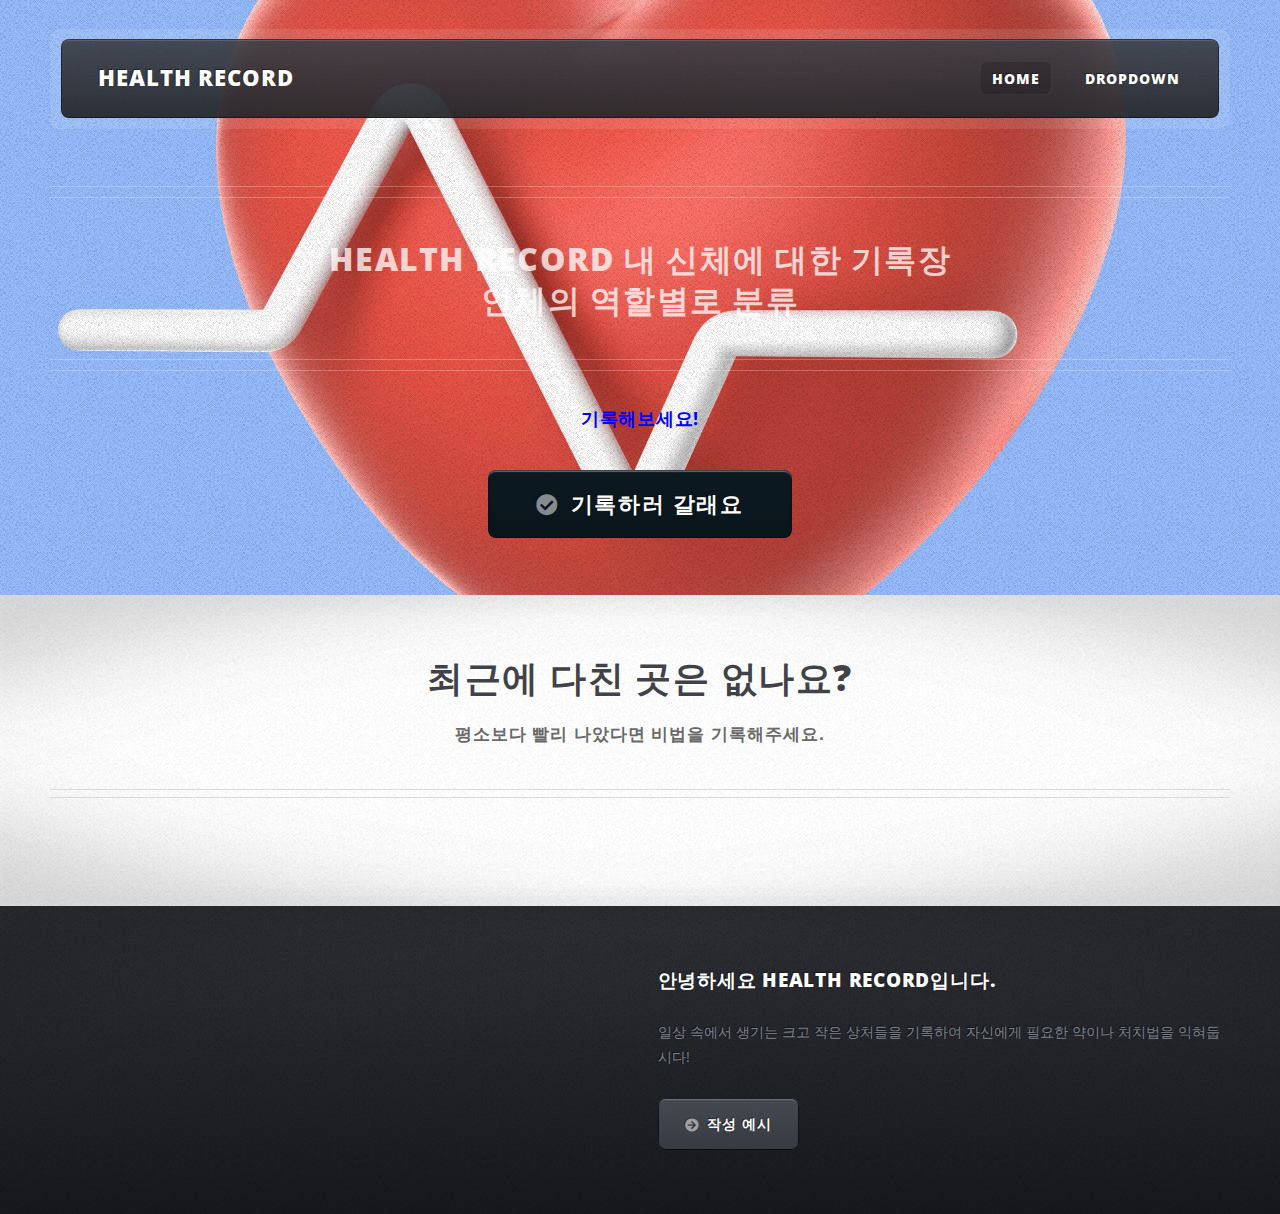
==== healthrecord/index.html @ 096dc320 "Add files via upload" ====
<!DOCTYPE HTML>

<html>
	<head>
		<title>HEALTH RECORD</title>
		<meta charset="utf-8" />
		<meta name="viewport" content="width=device-width, initial-scale=1, user-scalable=no" />
		<link rel="stylesheet" href="assets/css/main.css" />
	</head>
	<body class="homepage is-preload">
		<div id="page-wrapper">

			<!-- Header -->
				<div id="header-wrapper">
					<div class="container">

						<!-- Header -->
							<header id="header">
								<div class="inner">

									<!-- Logo -->
										<h1><a href="index.html" id="logo">HEALTH RECORD</a></h1>

									<!-- Nav -->
										<nav id="nav">
											<ul>
												<li class="current_page_item"><a href="index.html">Home</a></li>
												<li>
													<a href="#">Dropdown</a>
													<ul>														
														<li>
															<a href="#">골격계</a>
															<ul>
																<li><a href="#">뼈</a></li>
																<li><a href="#">관절</a></li>
															</ul>
														</li>
														<li>
															<a href="#">근육계</a>
															<ul>
																<li><a href="#">근육</a></li>																
															</ul>
														</li>
														<li>
															<a href="#">신경계</a>
															<ul>
																<li><a href="#">중추신경계(뇌, 척수)</a></li>
																<li><a href="#">말초신경계(신경)</a></li>
															</ul>
														</li>
														<li>
															<a href="#">순환계(심혈관계)</a>
															<ul>
																<li><a href="#">심장</a></li>
																<li><a href="#">혈관, 혈액</a></li>
															</ul>
														</li>
														<li>
															<a href="#">호흡기 계통</a>
															<ul>
																<li><a href="#">폐</a></li>
																<li><a href="#">호흡 통로</a></li>
															</ul>
														</li>
														<li>
															<a href="#">소화 기관</a>
															<ul>
																<li><a href="#">입, 식도</a></li>
																<li><a href="#">위, 내장</a></li>
																<li><a href="#">간, 췌장</a></li>
															</ul>
														</li>
														<li>
															<a href="#">비뇨기 시스템</a>
															<ul>
																<li><a href="#">신장, 요관</a></li>
																<li><a href="#">방광, 요도</a></li>
															</ul>
														</li>
														<li>
															<a href="#">내분비계</a>
																<ul>
																	<li><a href="#">뇌하수체, 갑상선, 췌장, 부신</a></li>																
																</ul>															
														</li>
														<li>
															<a href="#">생식계</a>
															<ul>
																<li><a href="#">남성</a></li>
																<li><a href="#">여성</a></li>
															</ul>
														</li>
														<li>
															<a href="#">외피계</a>
															<ul>
																<li><a href="#">피부</a></li>
																<li><a href="#">머리카락, 손톱</a></li>																												
															</ul>
														</li>
														<li><a href="#"><span class="toolt" title="어디에 적어야">복합적 기록</span></a></li>
													</ul>
												</li>
																	</ul>
										</nav>

								</div>
							</header>

						<!-- Banner -->
							<div id="banner">
								<h2><strong>HEALTH RECORD</strong> 내 신체에 대한 기록장
								<br />
								인체의 역할별로 분류</h2>
								<p>기록해보세요!</p>
								<a href="#" class="button large icon solid fa-check-circle">기록하러 갈래요</a>
							</div>
					</div>
				</div>

			<!-- Main Wrapper -->
				<div id="main-wrapper">
					<div class="wrapper style1">
						<div class="inner">

							<!-- Feature 1 -->
								<section class="container box feature1">
									<div class="row">
										<div class="col-12">
											<header class="first major">
												<h2>최근에 다친 곳은 없나요?</h2>
												<p>평소보다 빨리 나았다면 비법을 기록해주세요.</p>
											</header>
										</div>
										
									</div>
								</section>

						</div>
					</div>
				</div>

			<!-- Footer Wrapper -->
				<div id="footer-wrapper">
					<footer id="footer" class="container">
						<div class="row">
							<div class="col-3 col-6-medium col-12-small">

							</div>
							<div class="col-3 col-6-medium col-12-small">

							</div>
							<div class="col-6 col-12-medium imp-medium">

								<!-- About -->
									<section>
										<h2><strong>안녕하세요</strong> HEALTH RECORD입니다.</h2>
										<p>일상 속에서 생기는 크고 작은 상처들을 기록하여 자신에게 필요한 약이나 처치법을 익혀둡시다!</p>
										<a href="#example.html" class="button alt icon solid fa-arrow-circle-right">작성 예시</a>
									</section>

								

							</div>
							
						</div>
					</footer>
				</div>

		</div>

		<!-- Scripts -->
			<script src="assets/js/jquery.min.js"></script>
			<script src="assets/js/jquery.dropotron.min.js"></script>
			<script src="assets/js/browser.min.js"></script>
			<script src="assets/js/breakpoints.min.js"></script>
			<script src="assets/js/util.js"></script>
			<script src="assets/js/main.js"></script>

	</body>
</html>
---- healthrecord/assets/css/main.css ----
@import url("https://fonts.googleapis.com/css?family=Open+Sans:400,400italic,700,800");
@import url("fontawesome-all.min.css");

/*
	ZeroFour by HTML5 UP
	html5up.net | @ajlkn
	Free for personal and commercial use under the CCA 3.0 license (html5up.net/license)
*/

html, body, div, span, applet, object,
iframe, h1, h2, h3, h4, h5, h6, p, blockquote,
pre, a, abbr, acronym, address, big, cite,
code, del, dfn, em, img, ins, kbd, q, s, samp,
small, strike, strong, sub, sup, tt, var, b,
u, i, center, dl, dt, dd, ol, ul, li, fieldset,
form, label, legend, table, caption, tbody,
tfoot, thead, tr, th, td, article, aside,
canvas, details, embed, figure, figcaption,
footer, header, hgroup, menu, nav, output, ruby,
section, summary, time, mark, audio, video {
	margin: 0;
	padding: 0;
	border: 0;
	font-size: 100%;
	font: inherit;
	vertical-align: baseline;}

article, aside, details, figcaption, figure,
footer, header, hgroup, menu, nav, section {
	display: block;}

body {
	line-height: 1;
}

ol, ul {
	list-style: none;
}

blockquote, q {
	quotes: none;
}

	blockquote:before, blockquote:after, q:before, q:after {
		content: '';
		content: none;
	}

table {
	border-collapse: collapse;
	border-spacing: 0;
}

body {
	-webkit-text-size-adjust: none;
}

mark {
	background-color: transparent;
	color: inherit;
}

input::-moz-focus-inner {
	border: 0;
	padding: 0;
}

input, select, textarea {
	-moz-appearance: none;
	-webkit-appearance: none;
	-ms-appearance: none;
	appearance: none;
}

/* Basic */

	html {
		box-sizing: border-box;
	}

	*, *:before, *:after {
		box-sizing: inherit;
	}

	@-ms-viewport {
		width: device-width;
	}

	body {
		background: #303238 url("images/bg01.png");
	}

		body.is-preload * {
			-moz-transition: none !important;
			-webkit-transition: none !important;
			-ms-transition: none !important;
			transition: none !important;
			-moz-animation: none !important;
			-webkit-animation: none !important;
			-ms-animation: none !important;
			animation: none !important;
		}

	body, input, select, textarea {
		font-family: 'Open Sans', sans-serif;
		color: #7b818c;
		font-weight: 400;
		font-size: 11pt;
		line-height: 1.85em;
	}

	a {
		color: inherit;
		text-decoration: underline;
	}

		a:hover {
			text-decoration: none;
		}

	h1, h2, h3, h4, h5, h6 {
		text-transform: uppercase;
		font-weight: 800;
		letter-spacing: 0.04em;
		color: #404248;
		margin: 0 0 1em 0;
	}

	h1 a, h2 a, h3 a, h4 a, h5 a, h6 a {
		color: inherit;
		text-decoration: none;
		outline: 0;
	}

	h2 {
		font-size: 2em;
		margin: 0 0 1.5em 0;
		line-height: 1em;
	}

		h2.icon {
			line-height: 48px;
		}

			h2.icon:before {
				position: relative;
				top: 0.05em;
				margin-right: 0.5em;
				opacity: 0.25;
			}

	h3 {
		font-size: 1.35em;
		margin-top: 2em;
	}

	b, strong {
		color: #404248;
		font-weight: 700;
	}

	i, em {
		font-style: italic;
	}

	br.clear {
		clear: both;
	}

	sub {
		position: relative;
		top: 0.5em;
		font-size: 0.8em;
	}

	sup {
		position: relative;
		top: -0.5em;
		font-size: 0.8em;
	}

	hr {
		border: 0;
		border-top: solid 1px #ddd;
	}

	blockquote {
		border-left: solid 0.5em #ddd;
		padding: 1em 0 1em 2em;
		font-style: italic;
	}

	p, ul, ol, dl, table {
		margin-bottom: 2em;
	}

	.date {
		display: block;
		text-transform: uppercase;
		font-weight: 700;
		letter-spacing: 0.065em;
		font-size: 0.9em;
		color: #696969;
		margin: 0 0 0.25em 0;
	}

/* Container */

	.container {
		margin: 0 auto;
		max-width: calc(100% - 100px);
		width: 1200px;
	}

		@media screen and (max-width: 1280px) {

			.container {
				width: 100%;
			}

		}

		@media screen and (max-width: 980px) {

			.container {
				width: 100%;
			}

		}

		@media screen and (max-width: 736px) {

			.container {
				width: 100%;
				max-width: 100%;
			}

		}

/* Row */

	.row {
		display: flex;
		flex-wrap: wrap;
		box-sizing: border-box;
		align-items: stretch;
	}

		.row > * {
			box-sizing: border-box;
		}

		.row.gtr-uniform > * > :last-child {
			margin-bottom: 0;
		}

		.row.aln-left {
			justify-content: flex-start;
		}

		.row.aln-center {
			justify-content: center;
		}

		.row.aln-right {
			justify-content: flex-end;
		}

		.row.aln-top {
			align-items: flex-start;
		}

		.row.aln-middle {
			align-items: center;
		}

		.row.aln-bottom {
			align-items: flex-end;
		}

		.row > .imp {
			order: -1;
		}

		.row > .col-1 {
			width: 8.33333%;
		}

		.row > .off-1 {
			margin-left: 8.33333%;
		}

		.row > .col-2 {
			width: 16.66667%;
		}

		.row > .off-2 {
			margin-left: 16.66667%;
		}

		.row > .col-3 {
			width: 25%;
		}

		.row > .off-3 {
			margin-left: 25%;
		}

		.row > .col-4 {
			width: 33.33333%;
		}

		.row > .off-4 {
			margin-left: 33.33333%;
		}

		.row > .col-5 {
			width: 41.66667%;
		}

		.row > .off-5 {
			margin-left: 41.66667%;
		}

		.row > .col-6 {
			width: 50%;
		}

		.row > .off-6 {
			margin-left: 50%;
		}

		.row > .col-7 {
			width: 58.33333%;
		}

		.row > .off-7 {
			margin-left: 58.33333%;
		}

		.row > .col-8 {
			width: 66.66667%;
		}

		.row > .off-8 {
			margin-left: 66.66667%;
		}

		.row > .col-9 {
			width: 75%;
		}

		.row > .off-9 {
			margin-left: 75%;
		}

		.row > .col-10 {
			width: 83.33333%;
		}

		.row > .off-10 {
			margin-left: 83.33333%;
		}

		.row > .col-11 {
			width: 91.66667%;
		}

		.row > .off-11 {
			margin-left: 91.66667%;
		}

		.row > .col-12 {
			width: 100%;
		}

		.row > .off-12 {
			margin-left: 100%;
		}

		.row.gtr-0 {
			margin-top: 0px;
			margin-left: 0px;
		}

			.row.gtr-0 > * {
				padding: 0px 0 0 0px;
			}

			.row.gtr-0.gtr-uniform {
				margin-top: 0px;
			}

				.row.gtr-0.gtr-uniform > * {
					padding-top: 0px;
				}

		.row.gtr-25 {
			margin-top: -12.5px;
			margin-left: -12.5px;
		}

			.row.gtr-25 > * {
				padding: 12.5px 0 0 12.5px;
			}

			.row.gtr-25.gtr-uniform {
				margin-top: -12.5px;
			}

				.row.gtr-25.gtr-uniform > * {
					padding-top: 12.5px;
				}

		.row.gtr-50 {
			margin-top: -25px;
			margin-left: -25px;
		}

			.row.gtr-50 > * {
				padding: 25px 0 0 25px;
			}

			.row.gtr-50.gtr-uniform {
				margin-top: -25px;
			}

				.row.gtr-50.gtr-uniform > * {
					padding-top: 25px;
				}

		.row {
			margin-top: -50px;
			margin-left: -50px;
		}

			.row > * {
				padding: 50px 0 0 50px;
			}

			.row.gtr-uniform {
				margin-top: -50px;
			}

				.row.gtr-uniform > * {
					padding-top: 50px;
				}

		.row.gtr-150 {
			margin-top: -75px;
			margin-left: -75px;
		}

			.row.gtr-150 > * {
				padding: 75px 0 0 75px;
			}

			.row.gtr-150.gtr-uniform {
				margin-top: -75px;
			}

				.row.gtr-150.gtr-uniform > * {
					padding-top: 75px;
				}

		.row.gtr-200 {
			margin-top: -100px;
			margin-left: -100px;
		}

			.row.gtr-200 > * {
				padding: 100px 0 0 100px;
			}

			.row.gtr-200.gtr-uniform {
				margin-top: -100px;
			}

				.row.gtr-200.gtr-uniform > * {
					padding-top: 100px;
				}

		@media screen and (max-width: 1280px) {

			.row {
				display: flex;
				flex-wrap: wrap;
				box-sizing: border-box;
				align-items: stretch;
			}

				.row > * {
					box-sizing: border-box;
				}

				.row.gtr-uniform > * > :last-child {
					margin-bottom: 0;
				}

				.row.aln-left {
					justify-content: flex-start;
				}

				.row.aln-center {
					justify-content: center;
				}

				.row.aln-right {
					justify-content: flex-end;
				}

				.row.aln-top {
					align-items: flex-start;
				}

				.row.aln-middle {
					align-items: center;
				}

				.row.aln-bottom {
					align-items: flex-end;
				}

				.row > .imp-large {
					order: -1;
				}

				.row > .col-1-large {
					width: 8.33333%;
				}

				.row > .off-1-large {
					margin-left: 8.33333%;
				}

				.row > .col-2-large {
					width: 16.66667%;
				}

				.row > .off-2-large {
					margin-left: 16.66667%;
				}

				.row > .col-3-large {
					width: 25%;
				}

				.row > .off-3-large {
					margin-left: 25%;
				}

				.row > .col-4-large {
					width: 33.33333%;
				}

				.row > .off-4-large {
					margin-left: 33.33333%;
				}

				.row > .col-5-large {
					width: 41.66667%;
				}

				.row > .off-5-large {
					margin-left: 41.66667%;
				}

				.row > .col-6-large {
					width: 50%;
				}

				.row > .off-6-large {
					margin-left: 50%;
				}

				.row > .col-7-large {
					width: 58.33333%;
				}

				.row > .off-7-large {
					margin-left: 58.33333%;
				}

				.row > .col-8-large {
					width: 66.66667%;
				}

				.row > .off-8-large {
					margin-left: 66.66667%;
				}

				.row > .col-9-large {
					width: 75%;
				}

				.row > .off-9-large {
					margin-left: 75%;
				}

				.row > .col-10-large {
					width: 83.33333%;
				}

				.row > .off-10-large {
					margin-left: 83.33333%;
				}

				.row > .col-11-large {
					width: 91.66667%;
				}

				.row > .off-11-large {
					margin-left: 91.66667%;
				}

				.row > .col-12-large {
					width: 100%;
				}

				.row > .off-12-large {
					margin-left: 100%;
				}

				.row.gtr-0 {
					margin-top: 0px;
					margin-left: 0px;
				}

					.row.gtr-0 > * {
						padding: 0px 0 0 0px;
					}

					.row.gtr-0.gtr-uniform {
						margin-top: 0px;
					}

						.row.gtr-0.gtr-uniform > * {
							padding-top: 0px;
						}

				.row.gtr-25 {
					margin-top: -8.75px;
					margin-left: -8.75px;
				}

					.row.gtr-25 > * {
						padding: 8.75px 0 0 8.75px;
					}

					.row.gtr-25.gtr-uniform {
						margin-top: -8.75px;
					}

						.row.gtr-25.gtr-uniform > * {
							padding-top: 8.75px;
						}

				.row.gtr-50 {
					margin-top: -17.5px;
					margin-left: -17.5px;
				}

					.row.gtr-50 > * {
						padding: 17.5px 0 0 17.5px;
					}

					.row.gtr-50.gtr-uniform {
						margin-top: -17.5px;
					}

						.row.gtr-50.gtr-uniform > * {
							padding-top: 17.5px;
						}

				.row {
					margin-top: -35px;
					margin-left: -35px;
				}

					.row > * {
						padding: 35px 0 0 35px;
					}

					.row.gtr-uniform {
						margin-top: -35px;
					}

						.row.gtr-uniform > * {
							padding-top: 35px;
						}

				.row.gtr-150 {
					margin-top: -52.5px;
					margin-left: -52.5px;
				}

					.row.gtr-150 > * {
						padding: 52.5px 0 0 52.5px;
					}

					.row.gtr-150.gtr-uniform {
						margin-top: -52.5px;
					}

						.row.gtr-150.gtr-uniform > * {
							padding-top: 52.5px;
						}

				.row.gtr-200 {
					margin-top: -70px;
					margin-left: -70px;
				}

					.row.gtr-200 > * {
						padding: 70px 0 0 70px;
					}

					.row.gtr-200.gtr-uniform {
						margin-top: -70px;
					}

						.row.gtr-200.gtr-uniform > * {
							padding-top: 70px;
						}

		}

		@media screen and (max-width: 980px) {

			.row {
				display: flex;
				flex-wrap: wrap;
				box-sizing: border-box;
				align-items: stretch;
			}

				.row > * {
					box-sizing: border-box;
				}

				.row.gtr-uniform > * > :last-child {
					margin-bottom: 0;
				}

				.row.aln-left {
					justify-content: flex-start;
				}

				.row.aln-center {
					justify-content: center;
				}

				.row.aln-right {
					justify-content: flex-end;
				}

				.row.aln-top {
					align-items: flex-start;
				}

				.row.aln-middle {
					align-items: center;
				}

				.row.aln-bottom {
					align-items: flex-end;
				}

				.row > .imp-medium {
					order: -1;
				}

				.row > .col-1-medium {
					width: 8.33333%;
				}

				.row > .off-1-medium {
					margin-left: 8.33333%;
				}

				.row > .col-2-medium {
					width: 16.66667%;
				}

				.row > .off-2-medium {
					margin-left: 16.66667%;
				}

				.row > .col-3-medium {
					width: 25%;
				}

				.row > .off-3-medium {
					margin-left: 25%;
				}

				.row > .col-4-medium {
					width: 33.33333%;
				}

				.row > .off-4-medium {
					margin-left: 33.33333%;
				}

				.row > .col-5-medium {
					width: 41.66667%;
				}

				.row > .off-5-medium {
					margin-left: 41.66667%;
				}

				.row > .col-6-medium {
					width: 50%;
				}

				.row > .off-6-medium {
					margin-left: 50%;
				}

				.row > .col-7-medium {
					width: 58.33333%;
				}

				.row > .off-7-medium {
					margin-left: 58.33333%;
				}

				.row > .col-8-medium {
					width: 66.66667%;
				}

				.row > .off-8-medium {
					margin-left: 66.66667%;
				}

				.row > .col-9-medium {
					width: 75%;
				}

				.row > .off-9-medium {
					margin-left: 75%;
				}

				.row > .col-10-medium {
					width: 83.33333%;
				}

				.row > .off-10-medium {
					margin-left: 83.33333%;
				}

				.row > .col-11-medium {
					width: 91.66667%;
				}

				.row > .off-11-medium {
					margin-left: 91.66667%;
				}

				.row > .col-12-medium {
					width: 100%;
				}

				.row > .off-12-medium {
					margin-left: 100%;
				}

				.row.gtr-0 {
					margin-top: 0px;
					margin-left: 0px;
				}

					.row.gtr-0 > * {
						padding: 0px 0 0 0px;
					}

					.row.gtr-0.gtr-uniform {
						margin-top: 0px;
					}

						.row.gtr-0.gtr-uniform > * {
							padding-top: 0px;
						}

				.row.gtr-25 {
					margin-top: -12.5px;
					margin-left: -12.5px;
				}

					.row.gtr-25 > * {
						padding: 12.5px 0 0 12.5px;
					}

					.row.gtr-25.gtr-uniform {
						margin-top: -12.5px;
					}

						.row.gtr-25.gtr-uniform > * {
							padding-top: 12.5px;
						}

				.row.gtr-50 {
					margin-top: -25px;
					margin-left: -25px;
				}

					.row.gtr-50 > * {
						padding: 25px 0 0 25px;
					}

					.row.gtr-50.gtr-uniform {
						margin-top: -25px;
					}

						.row.gtr-50.gtr-uniform > * {
							padding-top: 25px;
						}

				.row {
					margin-top: -50px;
					margin-left: -50px;
				}

					.row > * {
						padding: 50px 0 0 50px;
					}

					.row.gtr-uniform {
						margin-top: -50px;
					}

						.row.gtr-uniform > * {
							padding-top: 50px;
						}

				.row.gtr-150 {
					margin-top: -75px;
					margin-left: -75px;
				}

					.row.gtr-150 > * {
						padding: 75px 0 0 75px;
					}

					.row.gtr-150.gtr-uniform {
						margin-top: -75px;
					}

						.row.gtr-150.gtr-uniform > * {
							padding-top: 75px;
						}

				.row.gtr-200 {
					margin-top: -100px;
					margin-left: -100px;
				}

					.row.gtr-200 > * {
						padding: 100px 0 0 100px;
					}

					.row.gtr-200.gtr-uniform {
						margin-top: -100px;
					}

						.row.gtr-200.gtr-uniform > * {
							padding-top: 100px;
						}

		}

		@media screen and (max-width: 736px) {

			.row {
				display: flex;
				flex-wrap: wrap;
				box-sizing: border-box;
				align-items: stretch;
			}

				.row > * {
					box-sizing: border-box;
				}

				.row.gtr-uniform > * > :last-child {
					margin-bottom: 0;
				}

				.row.aln-left {
					justify-content: flex-start;
				}

				.row.aln-center {
					justify-content: center;
				}

				.row.aln-right {
					justify-content: flex-end;
				}

				.row.aln-top {
					align-items: flex-start;
				}

				.row.aln-middle {
					align-items: center;
				}

				.row.aln-bottom {
					align-items: flex-end;
				}

				.row > .imp-small {
					order: -1;
				}

				.row > .col-1-small {
					width: 8.33333%;
				}

				.row > .off-1-small {
					margin-left: 8.33333%;
				}

				.row > .col-2-small {
					width: 16.66667%;
				}

				.row > .off-2-small {
					margin-left: 16.66667%;
				}

				.row > .col-3-small {
					width: 25%;
				}

				.row > .off-3-small {
					margin-left: 25%;
				}

				.row > .col-4-small {
					width: 33.33333%;
				}

				.row > .off-4-small {
					margin-left: 33.33333%;
				}

				.row > .col-5-small {
					width: 41.66667%;
				}

				.row > .off-5-small {
					margin-left: 41.66667%;
				}

				.row > .col-6-small {
					width: 50%;
				}

				.row > .off-6-small {
					margin-left: 50%;
				}

				.row > .col-7-small {
					width: 58.33333%;
				}

				.row > .off-7-small {
					margin-left: 58.33333%;
				}

				.row > .col-8-small {
					width: 66.66667%;
				}

				.row > .off-8-small {
					margin-left: 66.66667%;
				}

				.row > .col-9-small {
					width: 75%;
				}

				.row > .off-9-small {
					margin-left: 75%;
				}

				.row > .col-10-small {
					width: 83.33333%;
				}

				.row > .off-10-small {
					margin-left: 83.33333%;
				}

				.row > .col-11-small {
					width: 91.66667%;
				}

				.row > .off-11-small {
					margin-left: 91.66667%;
				}

				.row > .col-12-small {
					width: 100%;
				}

				.row > .off-12-small {
					margin-left: 100%;
				}

				.row.gtr-0 {
					margin-top: 0px;
					margin-left: 0px;
				}

					.row.gtr-0 > * {
						padding: 0px 0 0 0px;
					}

					.row.gtr-0.gtr-uniform {
						margin-top: 0px;
					}

						.row.gtr-0.gtr-uniform > * {
							padding-top: 0px;
						}

				.row.gtr-25 {
					margin-top: -2.5px;
					margin-left: -2.5px;
				}

					.row.gtr-25 > * {
						padding: 2.5px 0 0 2.5px;
					}

					.row.gtr-25.gtr-uniform {
						margin-top: -2.5px;
					}

						.row.gtr-25.gtr-uniform > * {
							padding-top: 2.5px;
						}

				.row.gtr-50 {
					margin-top: -5px;
					margin-left: -5px;
				}

					.row.gtr-50 > * {
						padding: 5px 0 0 5px;
					}

					.row.gtr-50.gtr-uniform {
						margin-top: -5px;
					}

						.row.gtr-50.gtr-uniform > * {
							padding-top: 5px;
						}

				.row {
					margin-top: -10px;
					margin-left: -10px;
				}

					.row > * {
						padding: 10px 0 0 10px;
					}

					.row.gtr-uniform {
						margin-top: -10px;
					}

						.row.gtr-uniform > * {
							padding-top: 10px;
						}

				.row.gtr-150 {
					margin-top: -15px;
					margin-left: -15px;
				}

					.row.gtr-150 > * {
						padding: 15px 0 0 15px;
					}

					.row.gtr-150.gtr-uniform {
						margin-top: -15px;
					}

						.row.gtr-150.gtr-uniform > * {
							padding-top: 15px;
						}

				.row.gtr-200 {
					margin-top: -20px;
					margin-left: -20px;
				}

					.row.gtr-200 > * {
						padding: 20px 0 0 20px;
					}

					.row.gtr-200.gtr-uniform {
						margin-top: -20px;
					}

						.row.gtr-200.gtr-uniform > * {
							padding-top: 20px;
						}

		}

/* Section/Article */

	section, article {
		margin-bottom: 5em;
	}

	section > :last-child,
	article > :last-child,
	section:last-child,
	article:last-child {
		margin-bottom: 0;
	}

	header {
		margin: 0 0 2em 0;
	}

		header h2, header h3 {
			margin: 0 0 0.25em 0;
		}

		header p {
			display: block;
			text-transform: uppercase;
			font-weight: 700;
			letter-spacing: 0.065em;
			font-size: 0.9em;
			color: #696969;
			margin: 0;
		}

			header p strong {
				color: #404248;
				font-weight: 800;
			}

	footer {
		margin: 2.5em 0 0 0;
	}

	header.major {
		border-bottom: solid 1px #dbdbdb;
		margin: 0 0 3em 0;
	}

		header.major:after {
			content: '';
			display: block;
			border-top: solid 1px #dbdbdb;
			height: 8px;
		}

		header.major h2, header.major h3 {
			margin: 0 0 1.2em 0;
		}

		header.major p {
			margin: 0 0 1.5em 0;
			position: relative;
			top: -1em;
		}

/* Forms */

	form label {
		display: block;
		text-transform: uppercase;
		font-weight: 800;
		letter-spacing: 0.04em;
		color: #404248;
		margin: 0 0 1em 0;
		font-size: 0.8em;
	}

	form input[type="text"],
	form input[type="email"],
	form input[type="password"],
	form select,
	form textarea {
		-webkit-appearance: none;
		display: block;
		width: 100%;
		border-radius: 8px;
		border: solid 1px #eee;
	}

	form input[type="text"]:focus,
	form input[type="email"]:focus,
	form input[type="password"]:focus,
	form select:focus,
	form textarea:focus {
		box-shadow: 0 0 2px 1px #4091bf;
	}

	form input[type="text"],
	form input[type="email"],
	form input[type="password"] {
		line-height: 3em;
		padding: 0 1em;
	}

	form select {
		line-height: 3em;
		padding: 0 1em;
	}

	form textarea {
		min-height: 9em;
		padding: 1em;
	}

	form ::-webkit-input-placeholder,
	form :-moz-placeholder,
	form ::-moz-placeholder,
	form :-ms-input-placeholder {
		color: #555 !important;
	}

	form ::-moz-focus-inner {
		border: 0;
	}

/* Tables */

	table {
		width: 100%;
	}

		table.default {
			width: 100%;
		}

			table.default tr {
				border-top: solid 1px #eee;
			}

				table.default tr:first-child {
					border-top: 0;
				}

			table.default td {
				padding: 0.5em 1em 0.5em 1em;
			}

			table.default th {
				text-align: left;
				padding: 0.5em 1em 0.5em 1em;
				text-transform: uppercase;
				font-weight: 800;
				letter-spacing: 0.04em;
				margin: 0 0 1em 0;
				font-size: 0.8em;
			}

			table.default thead {
				background: #404248;
				color: #fff;
			}

/* Image */

	.image {
		position: relative;
		display: inline-block;
	}

		.image img {
			display: block;
			width: 100%;
			border-radius: 8px;
		}

		.image:before {
			content: '';
			display: block;
			position: absolute;
			left: 0;
			top: 0;
			background: url("images/bg01.png");
			width: 100%;
			height: 100%;
			opacity: 0.75;
		}

		.image.fit {
			display: block;
			width: 100%;
		}

		.image.featured {
			display: block;
			width: 100%;
			margin: 0 0 2.5em 0;
		}

		.image.left {
			float: left;
			margin: 0 2em 2em 0;
		}

		.image.centered {
			display: block;
			margin: 0 0 2.5em 0;
		}

			.image.centered img {
				margin: 0 auto;
				width: auto;
			}

/* Button */

	input[type="button"],
	input[type="submit"],
	input[type="reset"],
	button,
	.button {
		background-image: -moz-linear-gradient(top, rgba(0, 0, 0, 0), rgba(0, 0, 0, 0.2)), url("images/bg02.png");
		background-image: -webkit-linear-gradient(top, rgba(0, 0, 0, 0), rgba(0, 0, 0, 0.2)), url("images/bg02.png");
		background-image: -ms-linear-gradient(top, rgba(0, 0, 0, 0), rgba(0, 0, 0, 0.2)), url("images/bg02.png");
		background-image: linear-gradient(top, rgba(0, 0, 0, 0), rgba(0, 0, 0, 0.2)), url("images/bg02.png");
		-moz-transition: background-color 0.2s ease-in-out;
		-webkit-transition: background-color 0.2s ease-in-out;
		-ms-transition: background-color 0.2s ease-in-out;
		transition: background-color 0.2s ease-in-out;
		-webkit-appearance: none;
		position: relative;
		display: inline-block;
		background-color: #0c1a22;
		border-radius: 8px;
		box-shadow: inset 0px 0px 0px 1px rgba(0, 0, 0, 0.35), inset 0px 2px 1px 0px rgba(255, 255, 255, 0.35);
		text-shadow: -1px -1px 0 rgba(0, 0, 0, 0.5);
		color: #fff !important;
		text-decoration: none;
		text-transform: uppercase;
		font-weight: 800;
		font-size: 0.95em;
		letter-spacing: 0.075em;
		padding: 1em 2em;
		outline: 0;
		border: 0;
		white-space: nowrap;
		cursor: pointer;
	}

		input[type="button"].icon:before,
		input[type="submit"].icon:before,
		input[type="reset"].icon:before,
		button.icon:before,
		.button.icon:before {
			opacity: 0.5;
			margin-right: 0.5em;
			position: relative;
			top: 0.05em;
		}

		input[type="button"]:hover,
		input[type="submit"]:hover,
		input[type="reset"]:hover,
		button:hover,
		.button:hover {
			background-color: #50a1cf;
		}

		input[type="button"]:active,
		input[type="submit"]:active,
		input[type="reset"]:active,
		button:active,
		.button:active {
			background-color: #3081af;
		}

		input[type="button"].medium,
		input[type="submit"].medium,
		input[type="reset"].medium,
		button.medium,
		.button.medium {
			font-size: 1.25em;
			padding: 1em 2.25em;
		}

		input[type="button"].large,
		input[type="submit"].large,
		input[type="reset"].large,
		button.large,
		.button.large {
			font-size: 1.5em;
			padding: 1em 2.25em;
		}

		input[type="button"].alt,
		input[type="submit"].alt,
		input[type="reset"].alt,
		button.alt,
		.button.alt {
			background-color: #464a52;
		}

			input[type="button"].alt:hover,
			input[type="submit"].alt:hover,
			input[type="reset"].alt:hover,
			button.alt:hover,
			.button.alt:hover {
				background-color: #565a62;
			}

			input[type="button"].alt:active,
			input[type="submit"].alt:active,
			input[type="reset"].alt:active,
			button.alt:active,
			.button.alt:active {
				background-color: #363a42;
			}

/* List */

	dl.contact dt {
		display: block;
		text-transform: uppercase;
		font-weight: 700;
		letter-spacing: 0.065em;
		font-size: 0.9em;
		color: #696969;
		float: left;
		width: 6em;
	}

	dl.contact dd {
		margin: 0 0 1em 6em;
	}

	ul.default {
		list-style: disc;
		padding-left: 1em;
	}

		ul.default li {
			padding-left: 0.5em;
		}

	ul.actions li {
		display: inline-block;
		padding: 0 0 0 0.25em;
		margin: 0 0 0 0.25em;
	}

		ul.actions li:first-child {
			margin-left: 0;
			padding-left: 0;
		}

	ul.menu li {
		border-left: solid 1px #eee;
		display: inline-block;
		padding: 0 0 0 1em;
		margin: 0 0 0 1em;
	}

		ul.menu li:first-child {
			border-left: 0;
			margin-left: 0;
			padding-left: 0;
		}

	ul.divided li {
		border-top: solid 1px #eee;
		padding: 0.5em 0 0 0;
		margin: 0.5em 0 0 0;
	}

		ul.divided li:first-child {
			border-top: 0 !important;
			padding-top: 0 !important;
			margin-top: 0 !important;
		}

	ol.default {
		list-style: decimal;
		padding-left: 1.25em;
	}

		ol.default li {
			padding-left: 0.25em;
		}

/* Box */

	.box.excerpt {
		position: relative;
		overflow: hidden;
	}

		.box.excerpt header {
			margin: 0 0 1em 0;
		}

		.box.excerpt .image, .box.excerpt p {
			margin-bottom: 0;
		}

	.box.feature1 {
		text-align: center;
	}

		.box.feature1 header {
			margin-bottom: 3em;
		}

			.box.feature1 header.first h2 {
				font-size: 2.5em;
			}

			.box.feature1 header.first p {
				font-size: 1.2em;
			}

			.box.feature1 header.second {
				position: relative;
				display: inline-block;
				text-align: left;
				margin: 0 auto;
				white-space: nowrap;
				left: 24px;
			}

				.box.feature1 header.second p {
					line-height: 1em;
				}

				.box.feature1 header.second:before {
					font-size: 48px;
					position: absolute;
					right: 100%;
					margin-right: 18px;
					opacity: 0.5;
					bottom: -4px;
				}

	.box.feature2 {
		text-align: center;
	}

	.box.article-list article {
		border-bottom: solid 1px #dbdbdb;
		margin: 0 0 2.75em 0;
		padding: 0 0 2.75em 0;
	}

		.box.article-list article:last-child {
			border-bottom: 0;
			margin-bottom: 0;
			padding-bottom: 0;
		}

/* Icons */

	.icon {
		text-decoration: none;
		text-decoration: none;
	}

		.icon:before {
			-moz-osx-font-smoothing: grayscale;
			-webkit-font-smoothing: antialiased;
			display: inline-block;
			font-style: normal;
			font-variant: normal;
			text-rendering: auto;
			line-height: 1;
			text-transform: none !important;
			font-family: 'Font Awesome 5 Free';
			font-weight: 400;
		}

		.icon.solid:before {
			font-weight: 900;
		}

		.icon.brands:before {
			font-family: 'Font Awesome 5 Brands';
		}

		.icon > .label {
			display: none;
		}

/* Nav */

	#nav {
		position: absolute;
		right: 2em;
		top: 0;
		line-height: 5.5em;
	}

		#nav > ul > li {
			float: left;
			padding: 0 0.8em 0 0.8em;
		}

			#nav > ul > li > a, #nav > ul > li > span {
				color: #fff;
				text-decoration: none;
				text-transform: uppercase;
				font-weight: 800;
				font-size: 0.95em;
				letter-spacing: 0.075em;
				padding: 0.5em 0.8em 0.5em 0.8em;
				border-radius: 6px;
				outline: 0;
			}

			#nav > ul > li.active > a,
			#nav > ul > li.current_page_item > a,
			#nav > ul > li.active > span,
			#nav > ul > li.current_page_item > span {
				background: rgba(0, 0, 0, 0.15);
				box-shadow: inset 1px 1px 0px 0px rgba(0, 0, 0, 0.025), 1px 1px 0px 0px rgba(255, 255, 255, 0.025);
			}

			#nav > ul > li:last-child {
				padding-right: 0;
			}

			#nav > ul > li > ul {
				display: none;
			}

	.dropotron {
		background-image: -moz-linear-gradient(top, rgba(0, 0, 0, 0.35), rgba(0, 0, 0, 0)), url("images/bg02.png");
		background-image: -webkit-linear-gradient(top, rgba(0, 0, 0, 0.35), rgba(0, 0, 0, 0)), url("images/bg02.png");
		background-image: -ms-linear-gradient(top, rgba(0, 0, 0, 0.35), rgba(0, 0, 0, 0)), url("images/bg02.png");
		background-image: linear-gradient(top, rgba(0, 0, 0, 0.35), rgba(0, 0, 0, 0)), url("images/bg02.png");
		position: relative;
		background-color: #3B3E45;
		background-color: rgba(59, 62, 69, 0.9);
		border-radius: 8px;
		box-shadow: inset 0px 0px 0px 1px rgba(0, 0, 0, 0.5), inset 0px 0px 0px 2px rgba(255, 255, 255, 0.075), inset 0px 2px 1px 0px rgba(255, 255, 255, 0.2), 0px 2px 14px 0px rgba(0, 0, 0, 0.4);
		text-shadow: -1px -1px 0 rgba(0, 0, 0, 0.5);
		padding: 1.5em;
		line-height: 2.5em;
		min-width: 15em;
	}

		.dropotron.level-0 {
			border-top-left-radius: 0;
			border-top-right-radius: 0;
			margin-top: -2px;
			box-shadow: inset 0px 0px 0px 1px rgba(0, 0, 0, 0.5), inset 0px 0px 0px 2px rgba(255, 255, 255, 0.075), 0px 2px 14px 0px rgba(0, 0, 0, 0.4);
		}

		.dropotron a, .dropotron span {
			color: #aaa;
			text-decoration: none;
			text-transform: uppercase;
			font-weight: 800;
			font-size: 0.8em;
			letter-spacing: 0.075em;
			outline: 0;
		}

		.dropotron li:hover > a, .dropotron li:hover > span {
			color: #fff;
		}

/* Banner */

	#banner {
		text-align: center;
		width: 940px;
		margin: 0 auto;
		overflow: hidden;
		padding: 9em 0 6em 0;
	}

		#banner h2 {
			border: solid 1px rgba(255, 255, 255, 0.25);
			border-left: 0;
			border-right: 0;
			color: #fff;
			color: rgba(255, 255, 255, 0.75);
			font-size: 2.35em;
			font-weight: 700;
			line-height: 1.3em;
			margin: 0 0 1.5em 0;
		}

			#banner h2 strong {
				font-weight: 800;
				color: inherit;
			}

			#banner h2:before {
				content: '';
				display: block;
				border-top: solid 1px;
				border-color: #888;
				border-color: rgba(255, 255, 255, 0.25);
				margin: 10px 0 1.25em 0;
			}

			#banner h2:after {
				content: '';
				display: block;
				border-bottom: solid 1px;
				border-color: #888;
				border-color: rgba(255, 255, 255, 0.25);
				margin: 1.25em 0 10px 0;
			}

		#banner p {
			text-transform: uppercase;
			color: green;
			color: blue;
			font-size: 1.5em;
			font-weight: 700;
			line-height: 1.3em;
			letter-spacing: 0.04em;
			float: left;
			text-align: right;
			width: 60%;
			line-height: 1.5em;
			margin: 0;
		}

/* Sidebar */

	#sidebar h2 {
		font-size: 1.5em;
	}

/* Wrappers */

	#header-wrapper {
		background: url("images/bg01.png"), url("../../images/heart.jpg");
		background-position: top left, center center;
		background-size: auto, cover;
		padding: 3em 0;
	}

	#main-wrapper {
		background: #fff;
	}

	#footer-wrapper {
		background-image: -moz-linear-gradient(top, rgba(0, 0, 0, 0), rgba(0, 0, 0, 0.5)), url("images/bg03.png"), url("images/bg02.png");
		background-image: -webkit-linear-gradient(top, rgba(0, 0, 0, 0), rgba(0, 0, 0, 0.5)), url("images/bg03.png"), url("images/bg02.png");
		background-image: -ms-linear-gradient(top, rgba(0, 0, 0, 0), rgba(0, 0, 0, 0.5)), url("images/bg03.png"), url("images/bg02.png");
		background-image: linear-gradient(top, rgba(0, 0, 0, 0), rgba(0, 0, 0, 0.5)), url("images/bg03.png"), url("images/bg02.png");
		position: relative;
		background-repeat: repeat-x, no-repeat, repeat;
		background-size: 100% 100%, 100% 15em, auto auto;
		background-position: top left, top center, top left;
		padding: 7em 0 7em 0;
	}

	.wrapper {
		padding: 7em 0 7em 0;
	}

		.wrapper > .inner {
			position: relative;
			z-index: 2;
		}

		.wrapper.style1 {
			position: relative;
			text-shadow: 1px 1px 0 #fff;
			background-color: #fff;
			background-image: url("images/bg03.png"), url("images/bg04.png"), url("images/bg02.png");
			background-repeat: no-repeat, no-repeat, repeat;
			background-size: 100% 15em, 100% 15em, auto auto;
			background-position: top center, bottom center, top left;
		}

		.wrapper.style3 {
			position: relative;
			text-shadow: 1px 1px 0 #fff;
			background-color: #fff;
			background-image: url("images/bg03.png"), url("images/bg02.png");
			background-repeat: no-repeat, repeat;
			background-size: 100% 15em, auto auto;
			background-position: top center, top left;
		}

/* Header */

	#header {
		position: relative;
		border-radius: 10px;
		background: rgba(255, 255, 255, 0.1);
		padding: 0.75em;
		margin-bottom: 0;
	}

		#header .inner {
			background-image: -moz-linear-gradient(top, rgba(0, 0, 0, 0), rgba(0, 0, 0, 0.35)), url("images/bg02.png");
			background-image: -webkit-linear-gradient(top, rgba(0, 0, 0, 0), rgba(0, 0, 0, 0.35)), url("images/bg02.png");
			background-image: -ms-linear-gradient(top, rgba(0, 0, 0, 0), rgba(0, 0, 0, 0.35)), url("images/bg02.png");
			background-image: linear-gradient(top, rgba(0, 0, 0, 0), rgba(0, 0, 0, 0.35)), url("images/bg02.png");
			position: relative;
			height: 5.5em;
			background-color: #3B3E45;
			background-color: rgba(59, 62, 69, 0.9);
			border-radius: 8px;
			box-shadow: inset 0px 0px 0px 1px rgba(0, 0, 0, 0.45), inset 0px 2px 1px 0px rgba(255, 255, 255, 0.15);
			text-shadow: -1px -1px 0 rgba(0, 0, 0, 0.5);
		}

		#header h1 {
			position: absolute;
			left: 1.75em;
			top: 50%;
			margin-top: -0.65em;
			font-size: 1.5em;
			color: #fff;
		}

/* Footer */

	#footer {
		margin-bottom: 0;
		text-shadow: -1px -1px 0 rgba(0, 0, 0, 0.5);
		position: relative;
		z-index: 2;
	}

		#footer h2 {
			font-size: 1.35em;
			color: #fff;
		}

		#footer strong {
			color: #fff;
		}

		#footer a {
			color: #acb2bf;
		}

		#footer .button.alt {
			box-shadow: inset 0px 0px 0px 1px rgba(0, 0, 0, 0.75), inset 0px 2px 1px 0px rgba(255, 255, 255, 0.25);
		}

		#footer ul.divided li, #footer ul.menu li {
			border-color: #444;
			border-color: rgba(255, 255, 255, 0.075);
		}

		#footer ul.divided li a {
			text-decoration: none;
		}

		#footer ul.menu {
			margin: 0;
		}

		#footer dl.contact dt {
			color: #ddd;
		}

	#copyright {
		border-top: solid 1px;
		border-color: #444;
		border-color: rgba(255, 255, 255, 0.075);
		text-align: center;
		margin-top: 2em;
		padding: 3em 0 4em 0;
		color: inherit;
	}

		#copyright a {
			color: inherit;
		}

/* Large */

	@media screen and (max-width: 1280px) {

		/* Basic */

			body {
				line-height: 1.75em;
				font-size: 10.75pt;
			}

			input, select, textarea {
				line-height: 1.75em;
				font-size: 10.75pt;
			}

		/* Wrappers */

			#header-wrapper {
				padding: 2em 0;
			}

			body.homepage #header-wrapper {
				height: auto;
			}

			#footer-wrapper {
				padding: 4.5em 0 4.5em 0;
			}

			.wrapper {
				padding: 4.5em 0 4.5em 0;
			}

		/* Banner */

			#banner {
				width: 100%;
				padding: 4em 0 2em 0;
			}

				#banner h2 {
					font-size: 2.2em;
					line-height: 1.3em;
					margin: 0 0 1em 0;
				}

				#banner p {
					font-size: 1.25em;
					line-height: 1.75em;
					letter-spacing: 0.04em;
					float: none;
					text-align: center;
					width: 100%;
					margin: 0 0 2em 0;
				}

	}

/* Medium */

	#navPanel, #titleBar {
		display: none;
	}

	@media screen and (max-width: 980px) {

		/* Basic */

			html, body {
				overflow-x: hidden;
			}

		/* Box */

			.box.feature2 section {
				margin: 1em 0;
			}

		/* Nav */

			#page-wrapper {
				-moz-backface-visibility: hidden;
				-webkit-backface-visibility: hidden;
				-ms-backface-visibility: hidden;
				backface-visibility: hidden;
				-moz-transition: -moz-transform 0.5s ease;
				-webkit-transition: -webkit-transform 0.5s ease;
				-ms-transition: -ms-transform 0.5s ease;
				transition: transform 0.5s ease;
				padding-bottom: 1px;
			}

			#titleBar {
				-moz-backface-visibility: hidden;
				-webkit-backface-visibility: hidden;
				-ms-backface-visibility: hidden;
				backface-visibility: hidden;
				background-image: -moz-linear-gradient(top, rgba(0, 0, 0, 0), rgba(0, 0, 0, 0.35)), url("images/bg02.png");
				background-image: -webkit-linear-gradient(top, rgba(0, 0, 0, 0), rgba(0, 0, 0, 0.35)), url("images/bg02.png");
				background-image: -ms-linear-gradient(top, rgba(0, 0, 0, 0), rgba(0, 0, 0, 0.35)), url("images/bg02.png");
				background-image: linear-gradient(top, rgba(0, 0, 0, 0), rgba(0, 0, 0, 0.35)), url("images/bg02.png");
				-moz-transition: -moz-transform 0.5s ease;
				-webkit-transition: -webkit-transform 0.5s ease;
				-ms-transition: -ms-transform 0.5s ease;
				transition: transform 0.5s ease;
				background-color: rgba(59, 62, 69, 0.9);
				box-shadow: inset 0px 0px 0px 1px rgba(0, 0, 0, 0.5), inset 0px 0px 0px 2px rgba(255, 255, 255, 0.075), 0px 1px 6px 0px rgba(0, 0, 0, 0.35);
				display: block;
				height: 44px;
				left: 0;
				position: fixed;
				text-shadow: -1px -1px 0 black;
				top: 0;
				width: 100%;
				z-index: 10001;
			}

				#titleBar .title {
					display: block;
					text-transform: uppercase;
					font-weight: 800;
					letter-spacing: 0.04em;
					color: #fff;
					line-height: 44px;
					text-align: center;
				}

				#titleBar .toggle {
					text-decoration: none;
					position: absolute;
					left: 0;
					top: 0;
					width: 60px;
					height: 44px;
					opacity: 0.25;
				}

					#titleBar .toggle:before {
						-moz-osx-font-smoothing: grayscale;
						-webkit-font-smoothing: antialiased;
						display: inline-block;
						font-style: normal;
						font-variant: normal;
						text-rendering: auto;
						line-height: 1;
						text-transform: none !important;
						font-family: 'Font Awesome 5 Free';
						font-weight: 900;
					}

					#titleBar .toggle:before {
						display: inline-block;
						text-decoration: none;
						font-size: 18px;
						width: 44px;
						height: 44px;
						line-height: 44px;
						text-align: center;
						color: #fff;
						content: '\f0c9';
					}

					#titleBar .toggle:active {
						opacity: 0.5;
					}

			#navPanel {
				-moz-backface-visibility: hidden;
				-webkit-backface-visibility: hidden;
				-ms-backface-visibility: hidden;
				backface-visibility: hidden;
				background-image: -moz-linear-gradient(rgba(0, 0, 0, 0), rgba(0, 0, 0, 0.35)), url("images/bg01.png");
				background-image: -webkit-linear-gradient(rgba(0, 0, 0, 0), rgba(0, 0, 0, 0.35)), url("images/bg01.png");
				background-image: -ms-linear-gradient(rgba(0, 0, 0, 0), rgba(0, 0, 0, 0.35)), url("images/bg01.png");
				background-image: linear-gradient(rgba(0, 0, 0, 0), rgba(0, 0, 0, 0.35)), url("images/bg01.png");
				-moz-transform: translateX(-275px);
				-webkit-transform: translateX(-275px);
				-ms-transform: translateX(-275px);
				transform: translateX(-275px);
				-moz-transition: -moz-transform 0.5s ease;
				-webkit-transition: -webkit-transform 0.5s ease;
				-ms-transition: -ms-transform 0.5s ease;
				transition: transform 0.5s ease;
				background-color: #303238;
				box-shadow: inset -1px 0px 0px 0px rgba(0, 0, 0, 0.5), inset -2px 0px 0px rgba(255, 255, 255, 0.15), inset -2px 0px 10px 0px rgba(0, 0, 0, 0.35);
				display: block;
				height: 100%;
				left: 0;
				overflow-y: auto;
				position: fixed;
				top: 0;
				width: 275px;
				z-index: 10002;
			}

				#navPanel .link {
					display: block;
					color: #aaa;
					text-decoration: none;
					height: 44px;
					line-height: 44px;
					border-top: solid 1px rgba(255, 255, 255, 0.05);
					border-bottom: solid 1px rgba(0, 0, 0, 0.15);
					padding: 0 1em 0 1em;
					text-transform: uppercase;
					font-weight: 700;
					font-size: 0.95em;
					letter-spacing: 0.075em;
				}

					#navPanel .link:first-child {
						border-top: 0;
					}

					#navPanel .link:last-child {
						border-bottom: 0;
					}

				#navPanel .indent-1 {
					display: inline-block;
					width: 1em;
				}

				#navPanel .indent-2 {
					display: inline-block;
					width: 2em;
				}

				#navPanel .indent-3 {
					display: inline-block;
					width: 3em;
				}

				#navPanel .indent-4 {
					display: inline-block;
					width: 4em;
				}

				#navPanel .indent-5 {
					display: inline-block;
					width: 5em;
				}

				#navPanel .depth-0 {
					color: #fff;
				}

			body.navPanel-visible #page-wrapper {
				-moz-transform: translateX(275px);
				-webkit-transform: translateX(275px);
				-ms-transform: translateX(275px);
				transform: translateX(275px);
			}

			body.navPanel-visible #titleBar {
				-moz-transform: translateX(275px);
				-webkit-transform: translateX(275px);
				-ms-transform: translateX(275px);
				transform: translateX(275px);
			}

			body.navPanel-visible #navPanel {
				-moz-transform: translateX(0);
				-webkit-transform: translateX(0);
				-ms-transform: translateX(0);
				transform: translateX(0);
			}

		/* Header */

			#header, #nav {
				display: none;
			}

		/* Wrappers */

			#header-wrapper {
				display: none;
			}

			.homepage #header-wrapper {
				display: block;
				padding-top: 44px;
			}

			#main-wrapper {
				padding-top: 44px;
			}

			.homepage #main-wrapper {
				padding-top: 0;
			}

		/* Banner */

			#banner {
				padding: 8em 0 4em 0;
			}

				#banner br {
					display: none;
				}

		/* Sidebar */

			#sidebar {
				margin-top: 1em;
			}

	}

/* Small */

	@media screen and (max-width: 736px) {

		/* Basic */

			body, input, select, textarea {
				line-height: 1.75em;
				font-size: 10pt;
				letter-spacing: 0;
			}

			h2, h3, h4, h5, h6 {
				font-size: 13pt !important;
			}

			h2 {
				line-height: 1.5em;
			}

		/* Section/Article */

			section, article {
				margin-bottom: 3em;
			}

		/* Image */

			.image.left {
				width: 25%;
			}

		/* Button */

			.button {
				width: 100%;
				font-size: 1.1em;
				text-align: center;
				padding: 1em 0 1em 0;
				border-radius: 8px;
			}

		/* List */

			ul.menu li {
				display: block;
				border: 0 !important;
				padding: 0 !important;
				margin: 0 !important;
			}

			ul.actions li {
				display: block;
				padding: 0;
				margin: 1em 0 0 0;
			}

				ul.actions li:first-child {
					margin-top: 0;
				}

		/* Box */

			.box.excerpt .image-left {
				margin-right: 0;
			}

			.box.excerpt header {
				margin-left: 32%;
			}

			.box.excerpt p {
				clear: both;
			}

			.box.feature1 section {
				margin-bottom: 2em !important;
			}

			.box.spotlight {
				margin-top: 2em;
			}

		/* Wrappers */

			#header-wrapper {
				background-position: 35% 50%;
			}

			#footer-wrapper {
				padding: 3em 20px 3em 20px;
			}

				#footer-wrapper section, #footer-wrapper article {
					margin-bottom: 3em !important;
				}

			.wrapper {
				padding: 3em 20px 3em 20px;
			}

		/* Banner */

			#banner {
				padding: 40px 20px 40px 20px;
			}

				#banner h2 {
					font-size: 18pt !important;
				}

		/* Sidebar */

			#sidebar {
				margin-top: 2em;
			}

		/* Footer */

			#copyright {
				margin-top: 0;
				padding: 3em 0 1em 0;
			}

	}
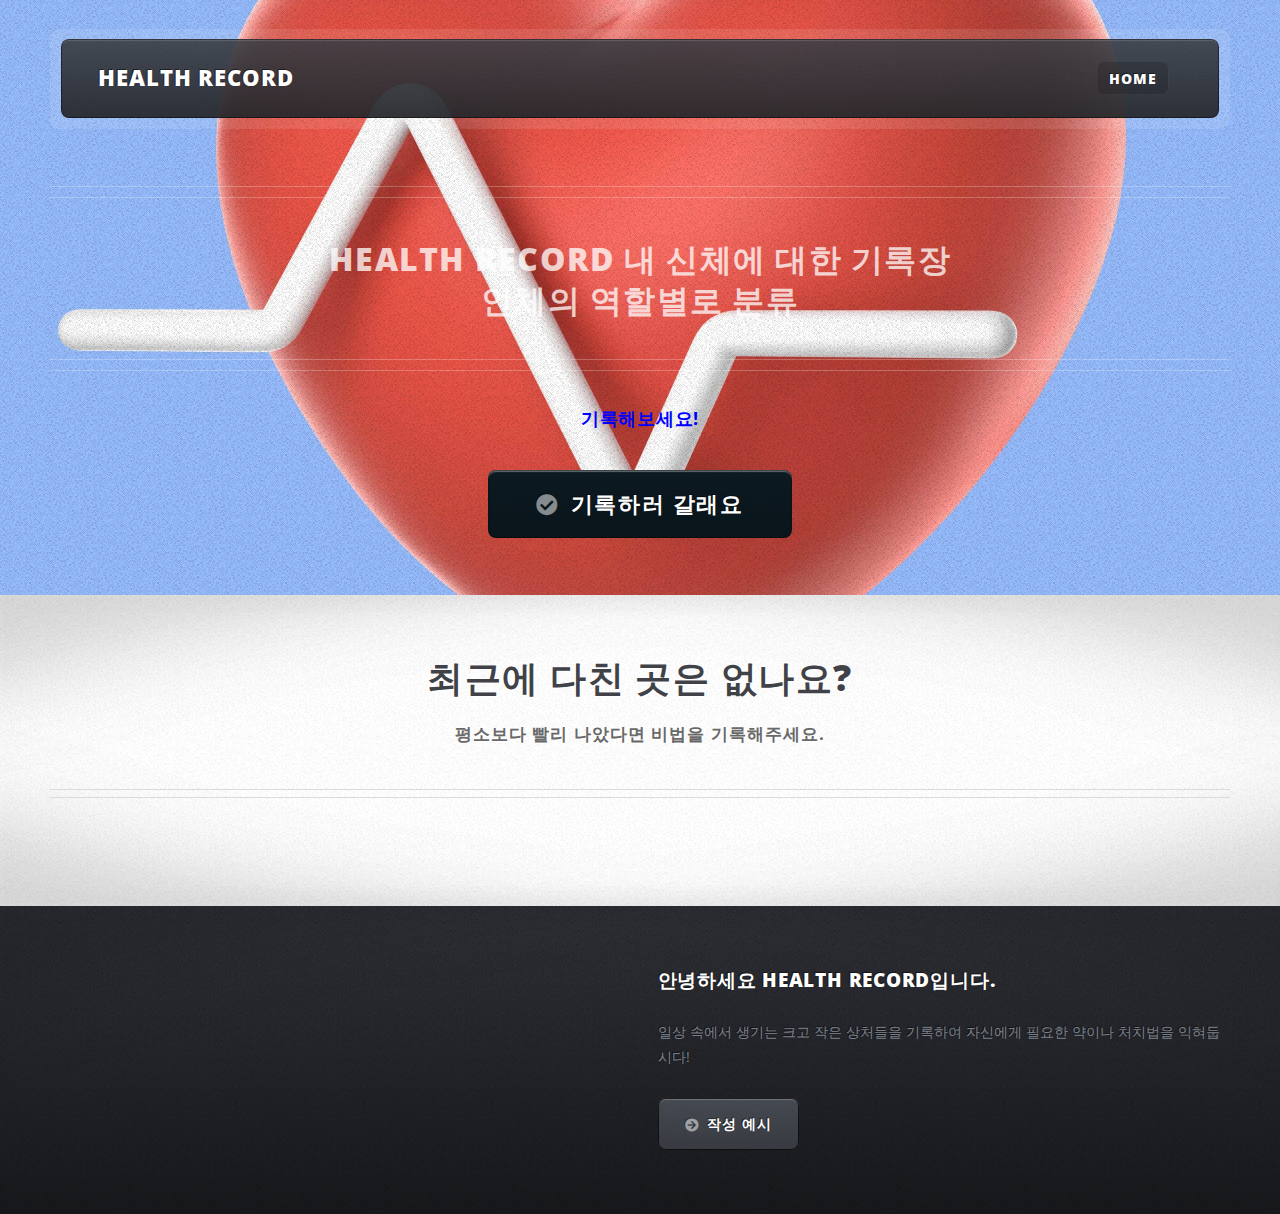
==== commit de09ba4c: "Update index.html" ====
--- a/healthrecord/index.html
+++ b/healthrecord/index.html
@@ -25,8 +25,7 @@
 										<nav id="nav">
 											<ul>
 												<li class="current_page_item"><a href="index.html">Home</a></li>
-												<li>
-													<a href="#">Dropdown</a>
+												<li>												
 													<ul>														
 														<li>
 															<a href="#">골격계</a>
@@ -177,4 +176,4 @@
 			<script src="assets/js/main.js"></script>
 
 	</body>
-</html>+</html>
